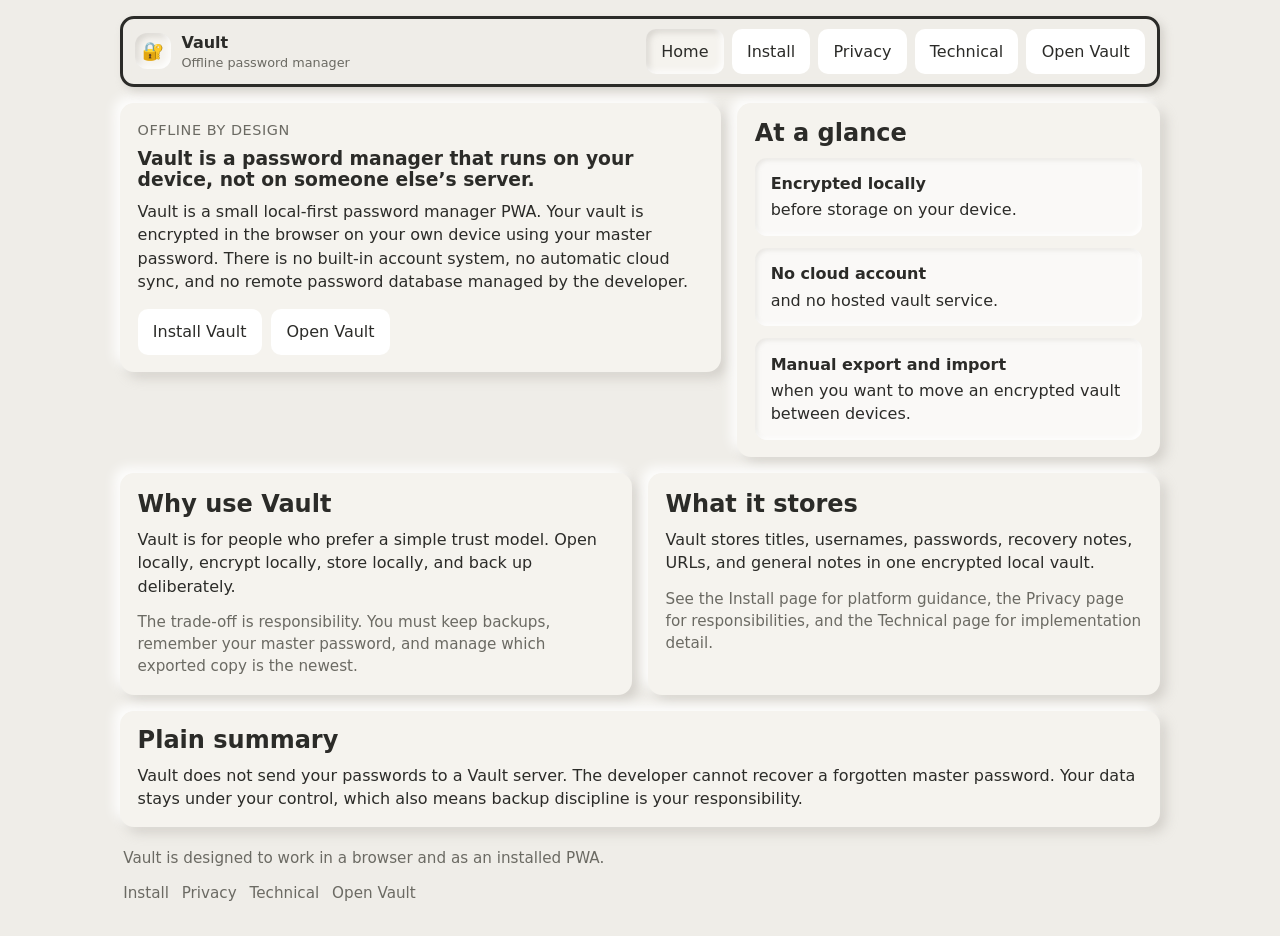
==== index.html @ 55db8b8c "Initial Vault PWA project" ====
<!DOCTYPE html>
<html lang="en">
<head>
  <meta charset="UTF-8" />
  <meta name="viewport" content="width=device-width, initial-scale=1.0" />
  <title>Vault | Offline Password Manager PWA</title>
  <meta
    name="description"
    content="Vault is an offline password manager PWA that encrypts passwords locally in your browser. No accounts, no cloud sync, no remote storage."
  />
  <meta
    name="keywords"
    content="Vault, password manager, offline password manager, local-first password manager, browser password vault, PWA password manager, encrypted password vault"
  />
  <meta name="robots" content="index, follow" />
  <meta name="theme-color" content="#efede8" />
  <link rel="canonical" href="https://www.simlibro.com/vault/" />

  <meta property="og:title" content="Vault | Offline Password Manager PWA" />
  <meta
    property="og:description"
    content="An offline password manager that encrypts and stores your vault locally in the browser. No accounts, no cloud sync, no remote server."
  />
  <meta property="og:type" content="website" />
  <meta property="og:url" content="https://www.simlibro.com/vault/" />

  <link rel="stylesheet" href="css/app.css" />

  <script>
    const isStandalone =
      window.matchMedia("(display-mode: standalone)").matches ||
      window.navigator.standalone === true;

    if (isStandalone) {
      window.location.replace("./app.html");
    }
  </script>

  <script type="application/ld+json">
    {
      "@context": "https://schema.org",
      "@type": "SoftwareApplication",
      "name": "Vault",
      "applicationCategory": "SecurityApplication",
      "operatingSystem": "Web Browser",
      "description": "Vault is an offline password manager PWA that encrypts and stores passwords locally on the user's device.",
      "url": "https://www.simlibro.com/vault/",
      "author": {
        "@type": "Person",
        "name": "Campbell Ellis"
      }
    }
  </script>
</head>

<body>
  <div class="site-shell">
    <header class="site-header">
      <a class="site-brand" href="index.html">
        <div class="site-brand-mark" aria-hidden="true">🔐</div>
        <div class="site-brand-text">
          Vault
          <small>Offline password manager</small>
        </div>
      </a>

      <nav class="site-nav" aria-label="Primary">
        <a class="site-link current" href="index.html">Home</a>
        <a class="site-link" href="install.html">Install</a>
        <a class="site-link" href="privacy.html">Privacy</a>
        <a class="site-link" href="architecture.html">Technical</a>
        <a class="site-link" href="app.html">Open Vault</a>
      </nav>
    </header>

    <main class="site-main">
      <section class="site-hero">
        <article class="site-panel">
          <div class="site-eyebrow">Offline by design</div>
          <h1>Vault is a password manager that runs on your device, not on someone else’s server.</h1>
          <p>
            Vault is a small local-first password manager PWA. Your vault is encrypted in the browser on your own device
            using your master password. There is no built-in account system, no automatic cloud sync, and no remote
            password database managed by the developer.
          </p>

          <div class="site-actions">
            <a class="site-button" href="install.html">Install Vault</a>
            <a class="site-button" href="app.html">Open Vault</a>
          </div>
        </article>

        <aside class="site-panel">
          <h2>At a glance</h2>
          <ul class="site-list">
            <li><strong>Encrypted locally</strong> before storage on your device.</li>
            <li><strong>No cloud account</strong> and no hosted vault service.</li>
            <li><strong>Manual export and import</strong> when you want to move an encrypted vault between devices.</li>
          </ul>
        </aside>
      </section>

      <section class="site-split">
        <article class="site-panel">
          <h2>Why use Vault</h2>
          <p>
            Vault is for people who prefer a simple trust model. Open locally, encrypt locally, store locally, and back
            up deliberately.
          </p>
          <p class="note">
            The trade-off is responsibility. You must keep backups, remember your master password, and manage which
            exported copy is the newest.
          </p>
        </article>

        <article class="site-panel">
          <h2>What it stores</h2>
          <p>
            Vault stores titles, usernames, passwords, recovery notes, URLs, and general notes in one encrypted local vault.
          </p>
          <p class="note">
            See the Install page for platform guidance, the Privacy page for responsibilities, and the Technical page for implementation detail.
          </p>
        </article>
      </section>

      <section class="site-callout">
        <h2>Plain summary</h2>
        <p>
          Vault does not send your passwords to a Vault server. The developer cannot recover a forgotten master password.
          Your data stays under your control, which also means backup discipline is your responsibility.
        </p>
      </section>
    </main>

    <footer class="site-footer">
      <p>Vault is designed to work in a browser and as an installed PWA.</p>
      <div class="site-footer-links">
        <a href="install.html">Install</a>
        <a href="privacy.html">Privacy</a>
        <a href="architecture.html">Technical</a>
        <a href="app.html">Open Vault</a>
      </div>
    </footer>
  </div>
</body>
</html>
---- css/app.css ----
:root {
    --bg: #efede8;
    --panel: #f5f3ee;
    --field: #ffffff;
    --text: #2b2b28;
    --muted: #6b6a63;
    --light: rgba(255, 255, 255, .9);
    --dark: rgba(180, 176, 168, .45);
    --radius: 14px;
    --gap: 1rem;
    --icon-size: 2rem;
    --max-width: 1040px;
    --border: 3px solid var(--text);
}

* {
    box-sizing: border-box;
}

html {
    color-scheme: light;
}

body {
    margin: 0;
    padding: 1rem;
    font: 16px/1.45 system-ui, sans-serif;
    background: var(--bg);
    color: var(--text);
}

a {
    color: inherit;
    text-decoration: none;
}

button,
input,
textarea {
    font: inherit;
    color: inherit;
    border: 0;
    outline: 0;
    background: none;
}

[hidden] {
    display: none !important;
}

/* ---------- shared site shell ---------- */

.site-shell {
    max-width: var(--max-width);
    margin: 0 auto;
    display: grid;
    gap: var(--gap);
}

.site-header,
.site-panel,
.site-callout,
.unlock,
.entry {
    background: var(--panel);
    border-radius: var(--radius);
    box-shadow:
        -6px -6px 12px var(--light),
        6px 6px 12px var(--dark);
}

.site-header {
    position: sticky;
    top: .75rem;
    z-index: 40;
    display: flex;
    align-items: center;
    gap: 1rem;
    padding: .6rem .75rem;
    border: var(--border);
    background: rgba(239, 237, 232, .92);
    backdrop-filter: blur(10px);
    -webkit-backdrop-filter: blur(10px);
    box-shadow: 4px 4px 8px var(--dark);
}

.site-brand {
    display: flex;
    align-items: center;
    gap: .65rem;
    min-width: 0;
    font-weight: 700;
}

.site-brand-mark {
    width: 2.25rem;
    height: 2.25rem;
    display: grid;
    place-items: center;
    border-radius: 12px;
    background: var(--panel);
    box-shadow:
        inset -3px -3px 6px var(--light),
        inset 3px 3px 6px var(--dark);
    font-size: 1.1rem;
}

.site-brand-text small {
    display: block;
    color: var(--muted);
    font-weight: 500;
    font-size: .8rem;
}

.site-nav {
    margin-left: auto;
    display: flex;
    flex-wrap: wrap;
    justify-content: flex-end;
    gap: .5rem;
}

.site-link,
.site-button,
button:not(.icon-button) {
    padding: .7rem .95rem;
    border-radius: 10px;
    background: #fff;
    cursor: pointer;
    transition: transform .15s ease, box-shadow .15s ease;
}

.site-link:hover,
.site-button:hover,
button:not(.icon-button):hover,
.icon-button:hover {
    transform: translateY(-1px);
}

.site-link:active,
.site-button:active,
button:not(.icon-button):active,
.icon-button:active {
    transform: translateY(0);
}

.site-link.current {
    box-shadow:
        inset -3px -3px 6px var(--light),
        inset 3px 3px 6px var(--dark);
    background: var(--panel);
}

.site-main {
    display: grid;
    gap: var(--gap);
}

.site-grid {
    display: grid;
    grid-template-columns: repeat(12, minmax(0, 1fr));
    gap: var(--gap);
}

.site-panel {
    padding: 1.1rem;
}

.site-panel h1,
.site-panel h2,
.site-panel h3,
.site-callout h2,
.site-callout h3 {
    margin: 0 0 .6rem;
    line-height: 1.15;
}

.site-panel p,
.site-callout p,
.site-footer p {
    margin: 0 0 .85rem;
}

.site-panel p:last-child,
.site-callout p:last-child,
.site-footer p:last-child {
    margin-bottom: 0;
}

.site-hero {
    display: grid;
    grid-template-columns: minmax(0, 1.35fr) minmax(280px, .95fr);
    gap: var(--gap);
    align-items: start;
}

.site-eyebrow {
    margin-bottom: .4rem;
    color: var(--muted);
    font-size: .9rem;
    letter-spacing: .04em;
    text-transform: uppercase;
}

.site-actions {
    display: flex;
    flex-wrap: wrap;
    gap: .6rem;
    margin-top: 1rem;
}

.site-list,
.site-steps {
    display: grid;
    gap: .75rem;
    margin: 0;
    padding: 0;
    list-style: none;
}

.site-list li,
.site-steps li {
    padding: .9rem 1rem;
    border-radius: 12px;
    background: rgba(255, 255, 255, .55);
    box-shadow:
        inset -2px -2px 4px var(--light),
        inset 2px 2px 4px rgba(180, 176, 168, .25);
}

.site-list strong,
.site-steps strong {
    display: block;
    margin-bottom: .2rem;
}

.site-callout {
    padding: 1rem 1.1rem;
}

.site-split {
    display: grid;
    grid-template-columns: repeat(2, minmax(0, 1fr));
    gap: var(--gap);
}

.site-footer {
    padding: .25rem .2rem 1rem;
    color: var(--muted);
    font-size: .95rem;
}

.site-footer-links {
    display: flex;
    flex-wrap: wrap;
    gap: .8rem;
    margin-top: .5rem;
}

.muted {
    color: var(--muted);
}

.note {
    font-size: .95rem;
    color: var(--muted);
}

/* ---------- app ---------- */

.app {
    max-width: 700px;
    margin: 0 auto;
    display: grid;
    gap: var(--gap);
}

.unlock,
.vault,
.entries,
.editor {
    display: grid;
    gap: .75rem;
}

.unlock,
.entry {
    padding: 1rem;
}

.entries {
    gap: .7rem;
}

.vault {
    padding-top: .15rem;
}

.topbar-actions,
.topbar-group,
.entry-tools,
.field-tools,
.unlock-actions,
.field-head,
.entry header,
.entry-summary {
    display: flex;
    align-items: center;
}

.topbar-actions {
    position: sticky;
    top: .75rem;
    z-index: 20;
    gap: .75rem;
    padding: .35rem;
    border-radius: 12px;
    background: rgba(239, 237, 232, .9);
    border: var(--border);
    box-shadow: 4px 4px 8px var(--dark);
    backdrop-filter: blur(10px);
    -webkit-backdrop-filter: blur(10px);
}

.topbar-group {
    gap: 0.25rem;
    margin-right: 2rem;
    margin-left: 0.25rem;
}

.topbar-group-right {
    margin-left: auto;
    margin-right: .25rem;
    padding-left: .5rem;
}

:is(#export-button, #import-button, #reset-password-button) {
    opacity: .85;
}

:is(#export-button, #import-button, #reset-password-button):hover {
    opacity: 1;
}

.entry {
    overflow: hidden;
}

.entry header {
    justify-content: space-between;
    gap: .75rem;
    min-width: 0;
    cursor: pointer;
}

.entry-main,
.entry-title,
.entry-meta {
    min-width: 0;
}

.entry-main,
.entry-meta {
    flex: 1 1 auto;
}

.entry-summary {
    gap: .55rem;
    min-width: 0;
    white-space: nowrap;
    overflow: hidden;
}

.entry-title {
    flex: 0 1 auto;
    font-size: 1rem;
    font-weight: 600;
    overflow: hidden;
    text-overflow: ellipsis;
}

.entry-meta {
    color: var(--muted);
    font-size: .9rem;
    overflow: hidden;
    text-overflow: ellipsis;
}

.entry-tools {
    flex: 0 0 auto;
    gap: .45rem;
}

.editor {
    margin-top: .85rem;
    animation: accordion .2s ease;
}

.field,
.optional-field {
    display: grid;
}

.field {
    gap: .35rem;
}

.optional-field {
    gap: .45rem;
    margin-top: .2rem;
}

.editor span,
.unlock span,
summary {
    color: var(--muted);
}

.field-head {
    justify-content: space-between;
    gap: .5rem;
}

.field-tools {
    justify-content: flex-end;
    gap: .35rem;
}

.field-inline-tools {
    display: flex;
    justify-content: flex-end;
    margin-bottom: .35rem;
}

input,
textarea {
    width: 100%;
    padding: .7rem .8rem;
    background: var(--field);
    border-radius: 10px;
}

textarea {
    min-height: 100px;
    resize: vertical;
}

.optional-field summary {
    font-size: .9rem;
    cursor: pointer;
}

.optional-field summary:hover {
    color: var(--text);
}

.optional-field summary::-webkit-details-marker {
    display: none;
}

.optional-input-wrap {
    gap: 0;
}

.optional-input-wrap :is(textarea, input) {
    margin-top: 0;
}

.icon-button {
    width: var(--icon-size);
    height: var(--icon-size);
    display: flex;
    align-items: center;
    justify-content: center;
    padding: 0;
    border-radius: 8px;
    cursor: pointer;
    background: var(--panel);
    box-shadow:
        inset -3px -3px 6px var(--light),
        inset 3px 3px 6px var(--dark);
    transition: transform .15s ease, opacity .15s ease;
}

.icon-button svg {
    width: 1rem;
    height: 1rem;
    stroke: #1f1f1d;
    fill: none;
    stroke-width: 1.9;
    stroke-linecap: round;
    stroke-linejoin: round;
    pointer-events: none;
}

.browser-chrome {
    max-width: 700px;
    margin: 0 auto 1rem;
}

.browser-chrome .site-header {
    position: static;
    top: auto;
}

@keyframes accordion {
    from {
        opacity: 0;
        transform: translateY(-4px);
    }

    to {
        opacity: 1;
        transform: translateY(0);
    }
}

@media (max-width: 840px) {
    .site-hero,
    .site-split {
        grid-template-columns: 1fr;
    }

    .site-grid {
        grid-template-columns: 1fr;
    }

    .site-header {
        align-items: flex-start;
        flex-direction: column;
    }

    .site-nav {
        width: 100%;
        margin-left: 0;
        justify-content: flex-start;
    }
}

@media (max-width: 640px) {
    body {
        padding: .75rem;
    }

    .site-panel,
    .unlock,
    .entry {
        padding: .95rem;
    }

    .topbar-actions {
        gap: .35rem;
        padding: .3rem;
    }
}

.file-field {
    display: grid;
    gap: .6rem;
    padding: .75rem;
    border-radius: 12px;
    background: rgba(255, 255, 255, .45);
    box-shadow:
        inset -2px -2px 4px var(--light),
        inset 2px 2px 4px rgba(180, 176, 168, .22);
}

.file-meta {
    display: flex;
    align-items: center;
    gap: .55rem;
    min-width: 0;
}

.file-icon {
    width: 1.1rem;
    height: 1.1rem;
    flex: 0 0 auto;
}

.file-name {
    min-width: 0;
    overflow: hidden;
    text-overflow: ellipsis;
    white-space: nowrap;
}

.file-actions {
    display: flex;
    flex-wrap: wrap;
    gap: .45rem;
}

.attach-file-button {
    width: fit-content;
}

.file-drop-hint {
    font-size: .9rem;
    color: var(--muted);
}

.file-drop-active {
    outline: 2px dashed var(--text);
    outline-offset: 4px;
    border-radius: 10px;
    background: rgba(255, 255, 255, .75);
}
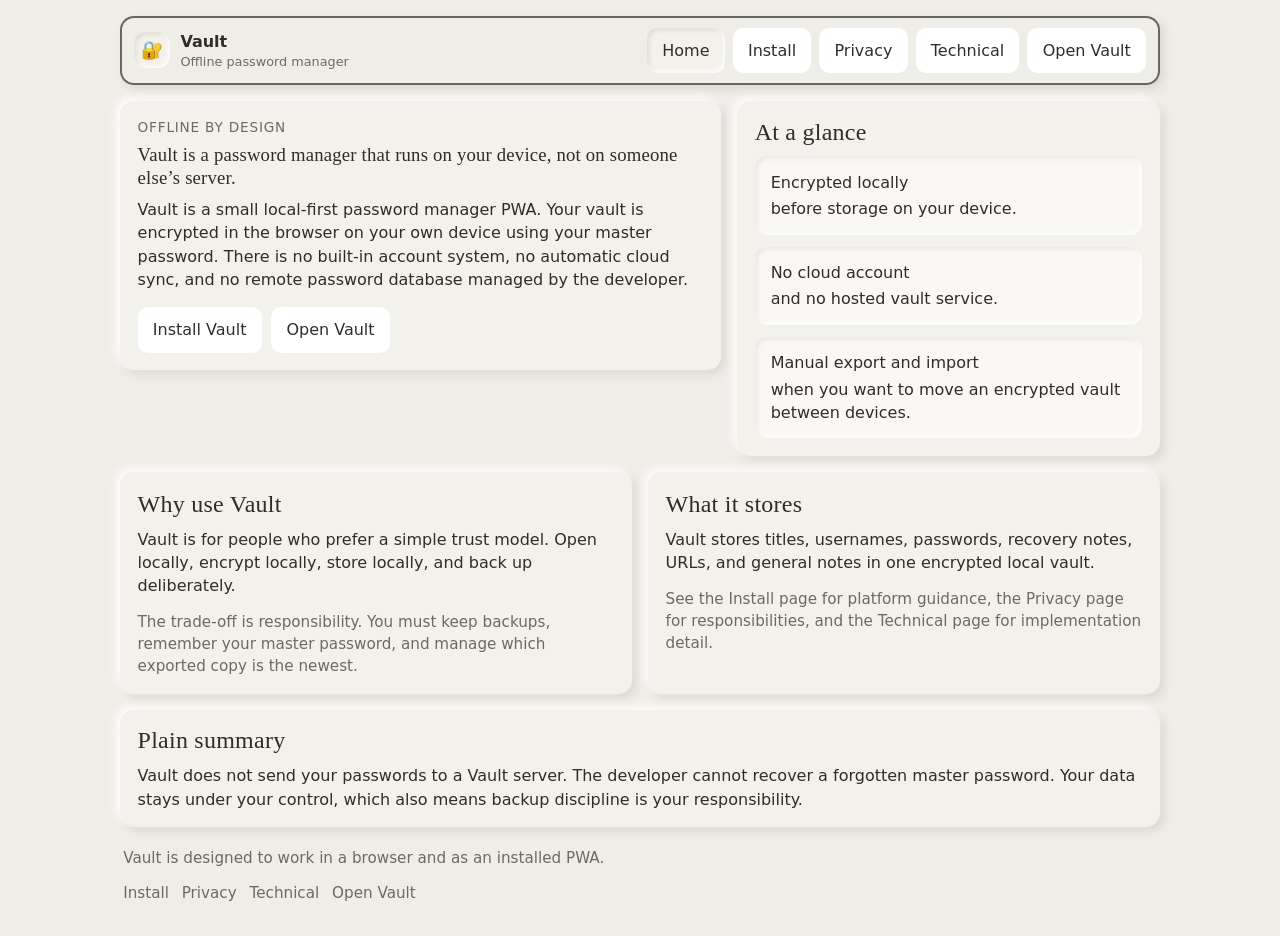
==== commit 9cbfa106: "Google asnalytics" ====
--- a/index.html
+++ b/index.html
@@ -1,26 +1,21 @@
 <!DOCTYPE html>
 <html lang="en">
+
 <head>
   <meta charset="UTF-8" />
   <meta name="viewport" content="width=device-width, initial-scale=1.0" />
   <title>Vault | Offline Password Manager PWA</title>
-  <meta
-    name="description"
-    content="Vault is an offline password manager PWA that encrypts passwords locally in your browser. No accounts, no cloud sync, no remote storage."
-  />
-  <meta
-    name="keywords"
-    content="Vault, password manager, offline password manager, local-first password manager, browser password vault, PWA password manager, encrypted password vault"
-  />
+  <meta name="description"
+    content="Vault is an offline password manager PWA that encrypts passwords locally in your browser. No accounts, no cloud sync, no remote storage." />
+  <meta name="keywords"
+    content="Vault, password manager, offline password manager, local-first password manager, browser password vault, PWA password manager, encrypted password vault" />
   <meta name="robots" content="index, follow" />
   <meta name="theme-color" content="#efede8" />
   <link rel="canonical" href="https://www.simlibro.com/vault/" />
 
   <meta property="og:title" content="Vault | Offline Password Manager PWA" />
-  <meta
-    property="og:description"
-    content="An offline password manager that encrypts and stores your vault locally in the browser. No accounts, no cloud sync, no remote server."
-  />
+  <meta property="og:description"
+    content="An offline password manager that encrypts and stores your vault locally in the browser. No accounts, no cloud sync, no remote server." />
   <meta property="og:type" content="website" />
   <meta property="og:url" content="https://www.simlibro.com/vault/" />
 
@@ -54,6 +49,15 @@
 </head>
 
 <body>
+  <!-- Google tag (gtag.js) -->
+  <script async src="https://www.googletagmanager.com/gtag/js?id=G-QZ0XSR4FYV"></script>
+  <script>
+    window.dataLayer = window.dataLayer || [];
+    function gtag() { dataLayer.push(arguments); }
+    gtag('js', new Date());
+
+    gtag('config', 'G-QZ0XSR4FYV');
+  </script>
   <div class="site-shell">
     <header class="site-header">
       <a class="site-brand" href="index.html">
@@ -116,10 +120,12 @@
         <article class="site-panel">
           <h2>What it stores</h2>
           <p>
-            Vault stores titles, usernames, passwords, recovery notes, URLs, and general notes in one encrypted local vault.
+            Vault stores titles, usernames, passwords, recovery notes, URLs, and general notes in one encrypted local
+            vault.
           </p>
           <p class="note">
-            See the Install page for platform guidance, the Privacy page for responsibilities, and the Technical page for implementation detail.
+            See the Install page for platform guidance, the Privacy page for responsibilities, and the Technical page
+            for implementation detail.
           </p>
         </article>
       </section>
@@ -127,7 +133,8 @@
       <section class="site-callout">
         <h2>Plain summary</h2>
         <p>
-          Vault does not send your passwords to a Vault server. The developer cannot recover a forgotten master password.
+          Vault does not send your passwords to a Vault server. The developer cannot recover a forgotten master
+          password.
           Your data stays under your control, which also means backup discipline is your responsibility.
         </p>
       </section>
@@ -144,4 +151,5 @@
     </footer>
   </div>
 </body>
+
 </html>
--- a/css/app.css
+++ b/css/app.css
@@ -1,16 +1,19 @@
 :root {
     --bg: #efede8;
-    --panel: #f5f3ee;
+    --panel: #f3f1eb;
     --field: #ffffff;
-    --text: #2b2b28;
+    --text: #2f2d29;
     --muted: #6b6a63;
-    --light: rgba(255, 255, 255, .9);
-    --dark: rgba(180, 176, 168, .45);
+    --light: rgba(255, 255, 255, .88);
+    --dark: rgba(180, 176, 168, .34);
     --radius: 14px;
     --gap: 1rem;
     --icon-size: 2rem;
     --max-width: 1040px;
-    --border: 3px solid var(--text);
+    --border: 2px solid rgba(47, 45, 41, .7);
+
+    --font-body: system-ui, -apple-system, BlinkMacSystemFont, "Segoe UI", Roboto, Ubuntu, "Helvetica Neue", Arial, sans-serif;
+    --font-heading: Georgia, Cambria, "Times New Roman", Times, serif;
 }
 
 * {
@@ -24,7 +27,7 @@
 body {
     margin: 0;
     padding: 1rem;
-    font: 16px/1.45 system-ui, sans-serif;
+    font: 16px/1.45 var(--font-body);
     background: var(--bg);
     color: var(--text);
 }
@@ -48,6 +51,10 @@
     display: none !important;
 }
 
+strong {
+    font-weight: 520;
+}
+
 /* ---------- shared site shell ---------- */
 
 .site-shell {
@@ -65,8 +72,8 @@
     background: var(--panel);
     border-radius: var(--radius);
     box-shadow:
-        -6px -6px 12px var(--light),
-        6px 6px 12px var(--dark);
+        -4px -4px 8px var(--light),
+        4px 4px 8px var(--dark);
 }
 
 .site-header {
@@ -100,8 +107,8 @@
     border-radius: 12px;
     background: var(--panel);
     box-shadow:
-        inset -3px -3px 6px var(--light),
-        inset 3px 3px 6px var(--dark);
+        inset -2px -2px 4px var(--light),
+        inset 2px 2px 4px var(--dark);
     font-size: 1.1rem;
 }
 
@@ -146,8 +153,8 @@
 
 .site-link.current {
     box-shadow:
-        inset -3px -3px 6px var(--light),
-        inset 3px 3px 6px var(--dark);
+        inset -2px -2px 4px var(--light),
+        inset 2px 2px 4px var(--dark);
     background: var(--panel);
 }
 
@@ -172,7 +179,23 @@
 .site-callout h2,
 .site-callout h3 {
     margin: 0 0 .6rem;
-    line-height: 1.15;
+    line-height: 1.18;
+    letter-spacing: .01em;
+    font-family: var(--font-heading);
+}
+
+.site-panel h1 {
+    font-weight: 520;
+}
+
+.site-panel h2,
+.site-callout h2 {
+    font-weight: 500;
+}
+
+.site-panel h3,
+.site-callout h3 {
+    font-weight: 480;
 }
 
 .site-panel p,
@@ -197,8 +220,8 @@
 .site-eyebrow {
     margin-bottom: .4rem;
     color: var(--muted);
-    font-size: .9rem;
-    letter-spacing: .04em;
+    font-size: .85rem;
+    letter-spacing: .06em;
     text-transform: uppercase;
 }
 
@@ -373,8 +396,8 @@
 
 .entry-title {
     flex: 0 1 auto;
-    font-size: 1rem;
-    font-weight: 600;
+    font-size: .98rem;
+    font-weight: 500;
     overflow: hidden;
     text-overflow: ellipsis;
 }
@@ -473,12 +496,12 @@
     align-items: center;
     justify-content: center;
     padding: 0;
-    border-radius: 8px;
+    border-radius: 10px;
     cursor: pointer;
     background: var(--panel);
     box-shadow:
-        inset -3px -3px 6px var(--light),
-        inset 3px 3px 6px var(--dark);
+        inset -2px -2px 4px var(--light),
+        inset 2px 2px 4px var(--dark);
     transition: transform .15s ease, opacity .15s ease;
 }
 
@@ -605,4 +628,4 @@
     outline-offset: 4px;
     border-radius: 10px;
     background: rgba(255, 255, 255, .75);
-}
+}
